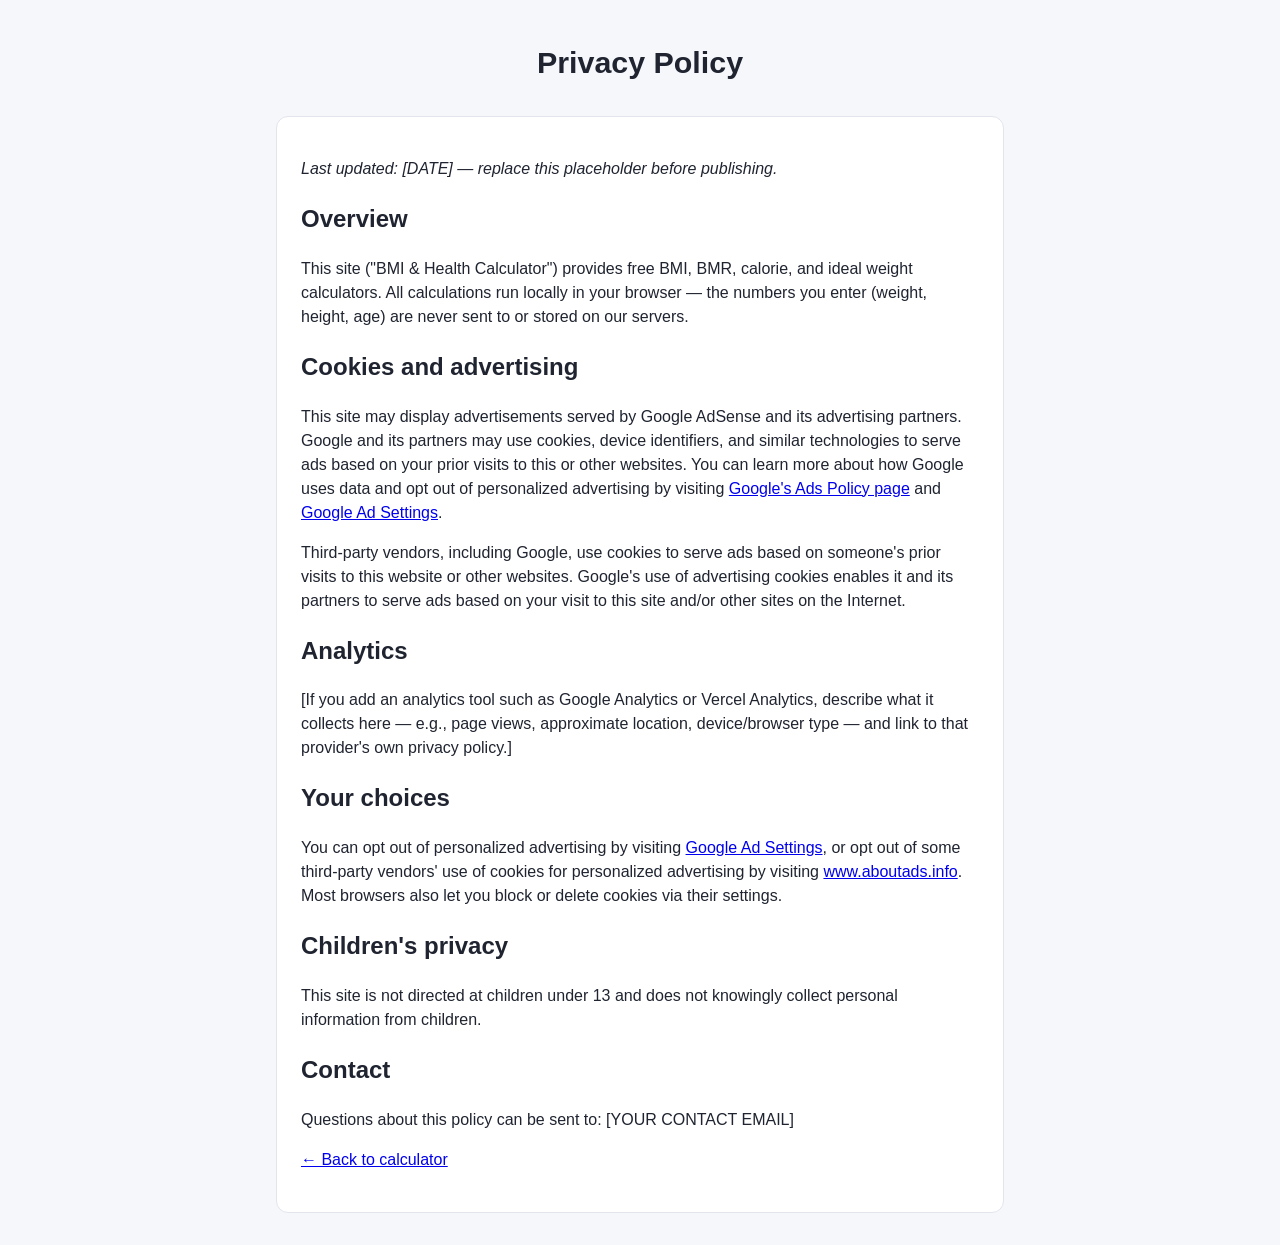
==== privacy.html @ 6ea2777f "inital commit" ====
<!DOCTYPE html>
<html lang="en">
<head>
<meta charset="UTF-8">
<meta name="viewport" content="width=device-width, initial-scale=1.0">
<title>Privacy Policy — BMI Calculator</title>
<link rel="stylesheet" href="style.css">
</head>
<body>
<header class="site-header">
  <h1>Privacy Policy</h1>
</header>

<main class="layout" style="grid-template-columns: 1fr; max-width: 760px;">
  <div class="calculator-column">
    <p><em>Last updated: [DATE] — replace this placeholder before publishing.</em></p>

    <h2>Overview</h2>
    <p>This site ("BMI &amp; Health Calculator") provides free BMI, BMR, calorie, and ideal weight calculators. All calculations run locally in your browser — the numbers you enter (weight, height, age) are never sent to or stored on our servers.</p>

    <h2>Cookies and advertising</h2>
    <p>This site may display advertisements served by Google AdSense and its advertising partners. Google and its partners may use cookies, device identifiers, and similar technologies to serve ads based on your prior visits to this or other websites. You can learn more about how Google uses data and opt out of personalized advertising by visiting <a href="https://policies.google.com/technologies/ads" target="_blank" rel="noopener">Google's Ads Policy page</a> and <a href="https://adssettings.google.com" target="_blank" rel="noopener">Google Ad Settings</a>.</p>
    <p>Third-party vendors, including Google, use cookies to serve ads based on someone's prior visits to this website or other websites. Google's use of advertising cookies enables it and its partners to serve ads based on your visit to this site and/or other sites on the Internet.</p>

    <h2>Analytics</h2>
    <p>[If you add an analytics tool such as Google Analytics or Vercel Analytics, describe what it collects here — e.g., page views, approximate location, device/browser type — and link to that provider's own privacy policy.]</p>

    <h2>Your choices</h2>
    <p>You can opt out of personalized advertising by visiting <a href="https://adssettings.google.com" target="_blank" rel="noopener">Google Ad Settings</a>, or opt out of some third-party vendors' use of cookies for personalized advertising by visiting <a href="https://www.aboutads.info/choices/" target="_blank" rel="noopener">www.aboutads.info</a>. Most browsers also let you block or delete cookies via their settings.</p>

    <h2>Children's privacy</h2>
    <p>This site is not directed at children under 13 and does not knowingly collect personal information from children.</p>

    <h2>Contact</h2>
    <p>Questions about this policy can be sent to: [YOUR CONTACT EMAIL]</p>

    <p><a href="index.html">&larr; Back to calculator</a></p>
  </div>
</main>
</body>
</html>
---- style.css ----
:root {
  --bg: #f6f7fb;
  --surface: #ffffff;
  --border: #e2e5ec;
  --text: #1f2430;
  --text-muted: #62677a;
  --primary: #3b5bfd;
  --primary-dark: #2c46d1;
  --under: #4d9de0;
  --normal: #2ecc71;
  --over: #f4b942;
  --obese: #e6543a;
  --radius: 12px;
}

* { box-sizing: border-box; }

body {
  margin: 0;
  font-family: -apple-system, BlinkMacSystemFont, "Segoe UI", Roboto, Helvetica, Arial, sans-serif;
  background: var(--bg);
  color: var(--text);
  line-height: 1.5;
}

.site-header {
  text-align: center;
  padding: 2.5rem 1rem 1.5rem;
}

.site-header h1 {
  margin: 0 0 0.4rem;
  font-size: 1.9rem;
}

.tagline {
  color: var(--text-muted);
  margin: 0;
}

/* Ad slots */
.ad-slot {
  background: repeating-linear-gradient(45deg, #eceff5, #eceff5 10px, #e4e7ef 10px, #e4e7ef 20px);
  border: 1px dashed #c3c8d6;
  border-radius: 8px;
  display: flex;
  align-items: center;
  justify-content: center;
  color: #9aa0b1;
  font-size: 0.8rem;
  text-transform: uppercase;
  letter-spacing: 0.05em;
}

.ad-slot--top, .ad-slot--bottom {
  max-width: 728px;
  height: 90px;
  margin: 0 auto 1.5rem;
}

.ad-slot--in-content {
  height: 100px;
  margin: 2rem 0;
}

.ad-slot--sidebar {
  width: 100%;
  min-height: 250px;
  position: sticky;
  top: 1.5rem;
}

.layout {
  max-width: 1080px;
  margin: 0 auto;
  padding: 0 1rem 2rem;
  display: grid;
  grid-template-columns: 1fr 300px;
  gap: 2rem;
}

@media (max-width: 800px) {
  .layout { grid-template-columns: 1fr; }
  .ad-column { order: 3; }
}

.calculator-column {
  background: var(--surface);
  border: 1px solid var(--border);
  border-radius: var(--radius);
  padding: 1.5rem;
}

.tabs {
  display: flex;
  gap: 0.5rem;
  flex-wrap: wrap;
  margin-bottom: 1rem;
}

.tab-btn {
  flex: 1 1 auto;
  padding: 0.6rem 0.8rem;
  border: 1px solid var(--border);
  background: var(--bg);
  border-radius: 8px;
  cursor: pointer;
  font-size: 0.9rem;
  color: var(--text-muted);
}

.tab-btn.active {
  background: var(--primary);
  border-color: var(--primary);
  color: #fff;
}

.unit-toggle {
  display: flex;
  gap: 1.5rem;
  margin-bottom: 1.25rem;
  font-size: 0.9rem;
  color: var(--text-muted);
}

.tab-panel { display: none; }
.tab-panel.active { display: block; }

.tab-panel h2 {
  margin-top: 0;
  font-size: 1.25rem;
}

.panel-hint {
  color: var(--text-muted);
  font-size: 0.9rem;
  margin-top: -0.5rem;
}

.calc-form {
  display: flex;
  flex-direction: column;
  gap: 0.5rem;
  max-width: 380px;
}

.field-group {
  display: flex;
  flex-direction: column;
  gap: 0.35rem;
}

.field-group.hidden { display: none; }

.calc-form label {
  font-size: 0.85rem;
  color: var(--text-muted);
  margin-top: 0.3rem;
}

.calc-form input, .calc-form select {
  padding: 0.55rem 0.7rem;
  border: 1px solid var(--border);
  border-radius: 8px;
  font-size: 1rem;
}

.radio-row {
  display: flex;
  gap: 1.25rem;
  font-size: 0.9rem;
  color: var(--text);
}

.calc-form button {
  margin-top: 1rem;
  padding: 0.7rem 1rem;
  border: none;
  border-radius: 8px;
  background: var(--primary);
  color: #fff;
  font-size: 1rem;
  cursor: pointer;
}

.calc-form button:hover { background: var(--primary-dark); }

.result-box {
  margin-top: 1.5rem;
  padding: 1.25rem;
  background: var(--bg);
  border-radius: var(--radius);
  border: 1px solid var(--border);
}

.result-value {
  font-size: 1.8rem;
  font-weight: 700;
  margin: 0 0 0.25rem;
}

.result-category {
  margin: 0;
  color: var(--text-muted);
  font-weight: 600;
}

.cal-breakdown {
  margin-top: 0.75rem;
  font-size: 0.9rem;
  color: var(--text-muted);
}

.bmi-scale {
  margin-top: 1rem;
  position: relative;
}

.bmi-scale-bar {
  display: flex;
  height: 12px;
  border-radius: 6px;
  overflow: hidden;
}

.seg { flex: 1; }
.seg.under { background: var(--under); }
.seg.normal { background: var(--normal); }
.seg.over { background: var(--over); }
.seg.obese { background: var(--obese); }

.bmi-marker {
  position: absolute;
  top: -6px;
  width: 2px;
  height: 24px;
  background: var(--text);
  transform: translateX(-1px);
}

.article {
  margin-top: 2.5rem;
  border-top: 1px solid var(--border);
  padding-top: 1.5rem;
}

.article h2 {
  font-size: 1.35rem;
}

.article h3 {
  font-size: 1.05rem;
  margin-bottom: 0.3rem;
}

.article p {
  color: var(--text);
  margin-top: 0;
}

.site-footer a {
  color: var(--primary);
}

.disclaimer {
  margin-top: 2rem;
  font-size: 0.8rem;
  color: var(--text-muted);
  border-top: 1px solid var(--border);
  padding-top: 1rem;
}

.site-footer {
  text-align: center;
  padding: 1.5rem 1rem;
  color: var(--text-muted);
  font-size: 0.85rem;
}
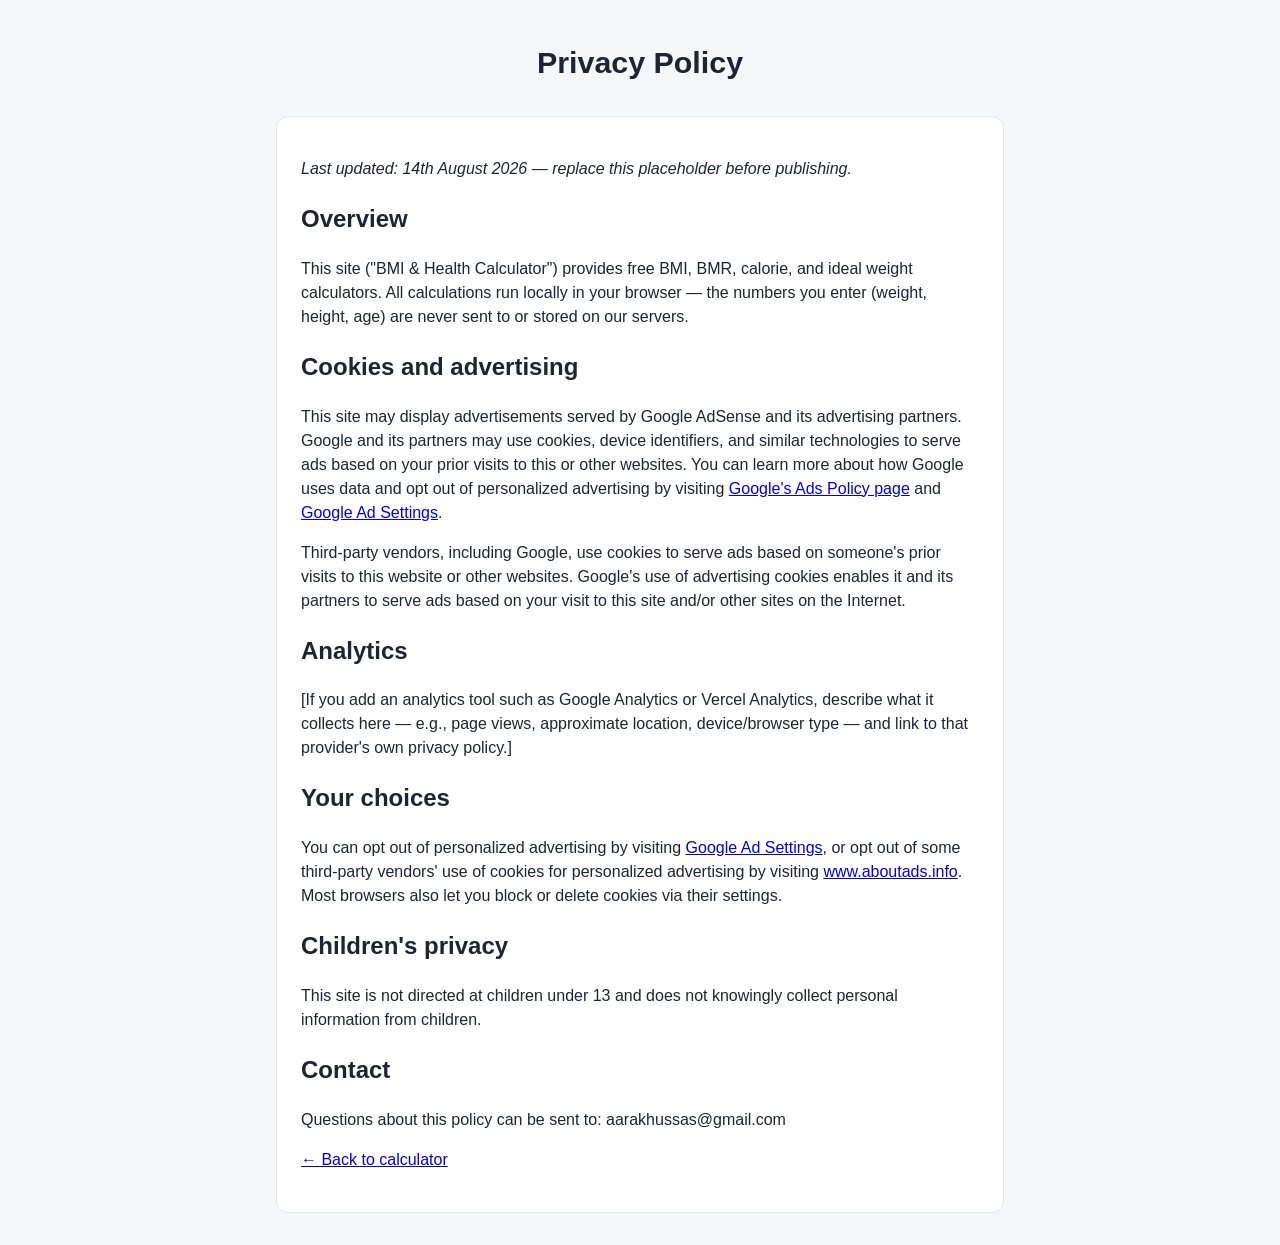
==== commit 1f747782: "privacy updated" ====
--- a/privacy.html
+++ b/privacy.html
@@ -5,6 +5,7 @@
 <meta name="viewport" content="width=device-width, initial-scale=1.0">
 <title>Privacy Policy — BMI Calculator</title>
 <link rel="stylesheet" href="style.css">
+<link rel="icon" type="image/jpeg" href="favicon.jpg">
 </head>
 <body>
 <header class="site-header">
@@ -13,7 +14,7 @@
 
 <main class="layout" style="grid-template-columns: 1fr; max-width: 760px;">
   <div class="calculator-column">
-    <p><em>Last updated: [DATE] — replace this placeholder before publishing.</em></p>
+    <p><em>Last updated: 14th August 2026 — replace this placeholder before publishing.</em></p>
 
     <h2>Overview</h2>
     <p>This site ("BMI &amp; Health Calculator") provides free BMI, BMR, calorie, and ideal weight calculators. All calculations run locally in your browser — the numbers you enter (weight, height, age) are never sent to or stored on our servers.</p>
@@ -32,7 +33,7 @@
     <p>This site is not directed at children under 13 and does not knowingly collect personal information from children.</p>
 
     <h2>Contact</h2>
-    <p>Questions about this policy can be sent to: [YOUR CONTACT EMAIL]</p>
+    <p>Questions about this policy can be sent to: aarakhussas@gmail.com</p>
 
     <p><a href="index.html">&larr; Back to calculator</a></p>
   </div>
--- a/style.css
+++ b/style.css
@@ -214,13 +214,15 @@
 .bmi-scale {
   margin-top: 1rem;
   position: relative;
+  height: fit-content;
 }
 
 .bmi-scale-bar {
   display: flex;
-  height: 12px;
+  height:fit-content;
   border-radius: 6px;
   overflow: hidden;
+
 }
 
 .seg { flex: 1; }
@@ -232,8 +234,8 @@
 .bmi-marker {
   position: absolute;
   top: -6px;
-  width: 2px;
-  height: 24px;
+  width: 5px;
+  height: fit-content;
   background: var(--text);
   transform: translateX(-1px);
 }
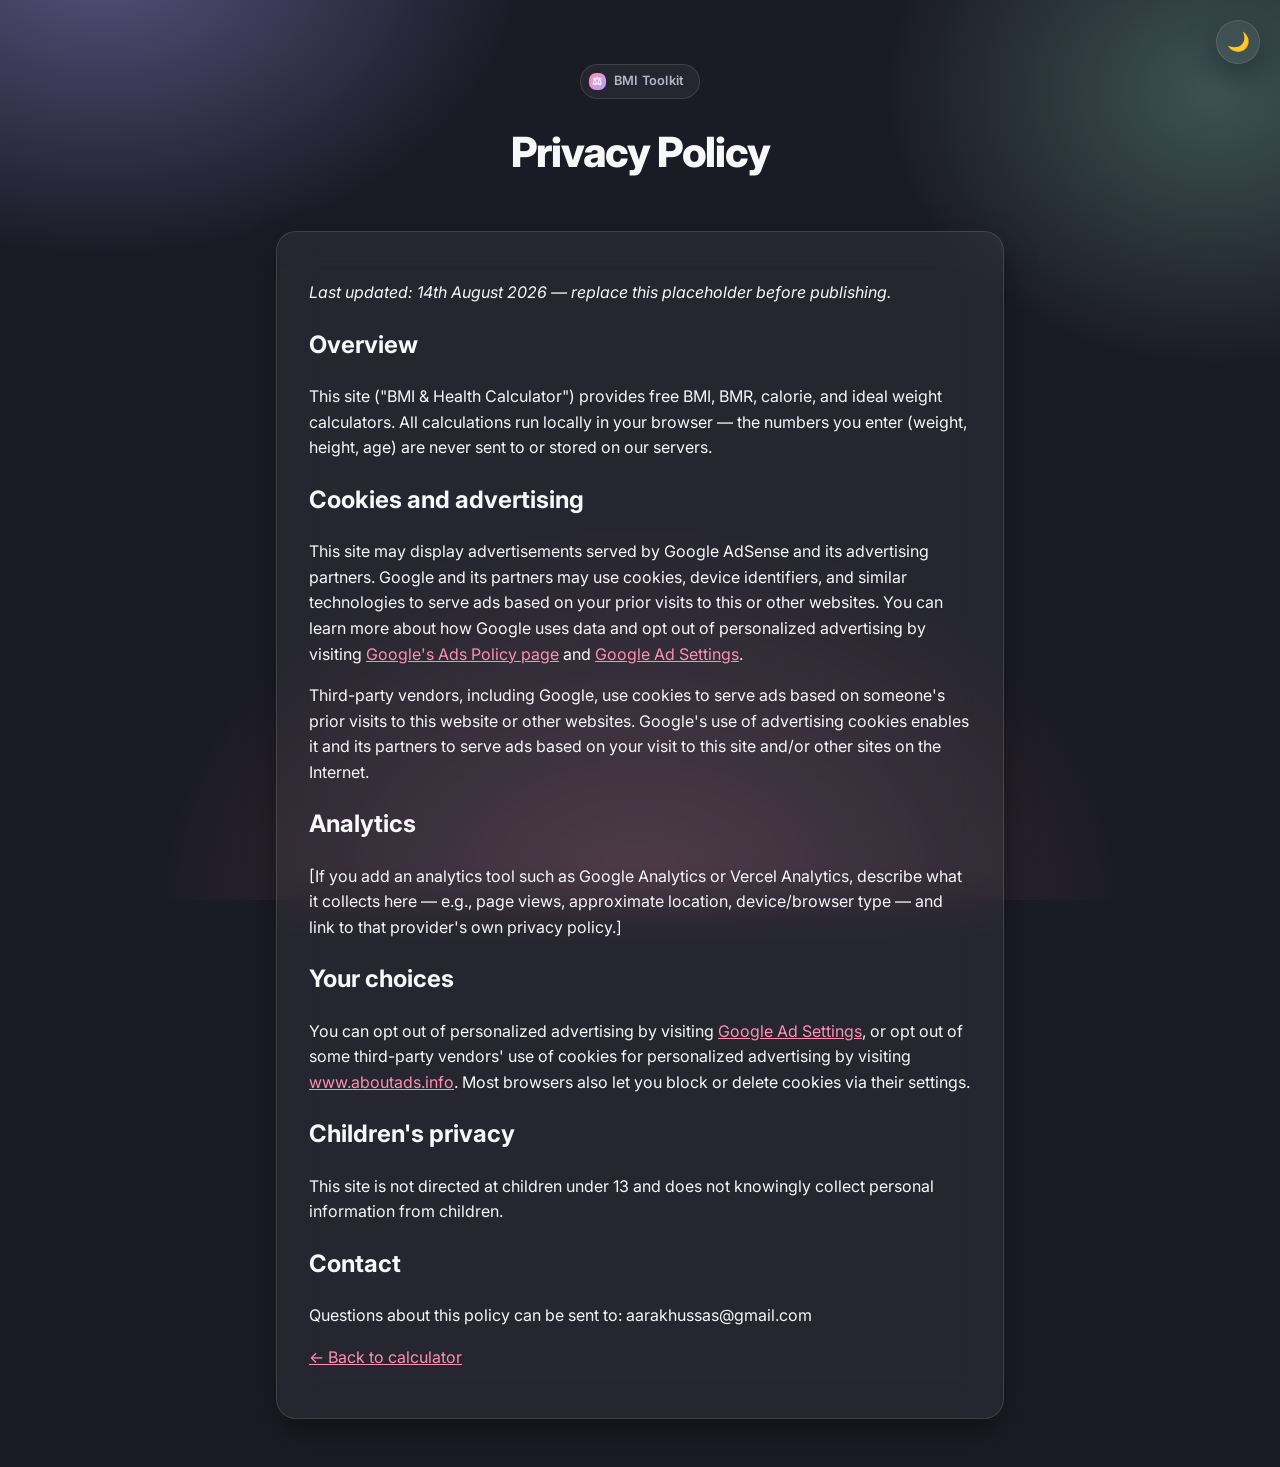
==== commit 298d0f19: "light and dark mode added ui changed" ====
--- a/privacy.html
+++ b/privacy.html
@@ -1,14 +1,28 @@
 <!DOCTYPE html>
 <html lang="en">
 <head>
+  <script async src="https://pagead2.googlesyndication.com/pagead/js/adsbygoogle.js?client=ca-pub-2175078605547521"
+    crossorigin="anonymous">
+  </script>
 <meta charset="UTF-8">
+<script>
+  if (localStorage.getItem('bmi-theme') === 'light') {
+    document.documentElement.setAttribute('data-theme', 'light');
+  }
+</script>
 <meta name="viewport" content="width=device-width, initial-scale=1.0">
 <title>Privacy Policy — BMI Calculator</title>
+<link rel="preconnect" href="https://fonts.googleapis.com">
+<link rel="preconnect" href="https://fonts.gstatic.com" crossorigin>
+<link href="https://fonts.googleapis.com/css2?family=Inter:wght@400;500;600;700;800&display=swap" rel="stylesheet">
 <link rel="stylesheet" href="style.css">
 <link rel="icon" type="image/jpeg" href="favicon.jpg">
 </head>
 <body>
+<button id="theme-toggle" class="theme-toggle" type="button" aria-label="Switch to light mode" title="Switch to light mode">🌙</button>
+
 <header class="site-header">
+  <div class="brand-chip"><span class="brand-mark">⚖</span> BMI Toolkit</div>
   <h1>Privacy Policy</h1>
 </header>
 
@@ -38,5 +52,6 @@
     <p><a href="index.html">&larr; Back to calculator</a></p>
   </div>
 </main>
+<script src="theme.js"></script>
 </body>
 </html>
--- a/style.css
+++ b/style.css
@@ -1,52 +1,127 @@
 :root {
-  --bg: #f6f7fb;
-  --surface: #ffffff;
-  --border: #e2e5ec;
-  --text: #1f2430;
-  --text-muted: #62677a;
-  --primary: #3b5bfd;
-  --primary-dark: #2c46d1;
-  --under: #4d9de0;
-  --normal: #2ecc71;
-  --over: #f4b942;
-  --obese: #e6543a;
-  --radius: 12px;
+  --bg: #1b1b26;
+  --surface: rgba(255, 255, 255, 0.05);
+  --surface-solid: #22222f;
+  --border: rgba(255, 255, 255, 0.12);
+  --border-hover: rgba(255, 255, 255, 0.2);
+  --field-bg: rgba(255, 255, 255, 0.03);
+  --text: #f8f8fb;
+  --text-muted: #b5b5c6;
+  --pink: #ff8fb4;
+  --purple: #b0a3ff;
+  --mint: #9df3d4;
+  --blue: #9ad8ff;
+  --primary-grad: linear-gradient(135deg, var(--pink), var(--purple));
+  --mint-grad: linear-gradient(135deg, var(--mint), var(--blue));
+  --under: #8ec4fb;
+  --normal: #4ade9d;
+  --over: #fcd374;
+  --obese: #ff96a8;
+  --radius: 20px;
+  --radius-sm: 12px;
+  --shadow-md: 0 12px 32px rgba(0, 0, 0, 0.35);
+  --shadow-lg: 0 20px 60px rgba(0, 0, 0, 0.45);
+  --glow-pink: 0 8px 24px rgba(255, 143, 180, 0.3);
+  --blob-1: rgba(176, 163, 255, 0.4);
+  --blob-2: rgba(157, 243, 212, 0.26);
+  --blob-3: rgba(255, 143, 180, 0.2);
+  color-scheme: dark;
+}
+
+:root[data-theme="light"] {
+  --bg: #f4f3fb;
+  --surface: rgba(30, 25, 60, 0.045);
+  --surface-solid: #ffffff;
+  --border: rgba(30, 25, 60, 0.12);
+  --border-hover: rgba(30, 25, 60, 0.25);
+  --field-bg: rgba(30, 25, 60, 0.035);
+  --text: #1c1c26;
+  --text-muted: #63637a;
+  --shadow-md: 0 12px 32px rgba(40, 30, 80, 0.1);
+  --shadow-lg: 0 20px 60px rgba(40, 30, 80, 0.14);
+  --glow-pink: 0 8px 24px rgba(255, 92, 168, 0.22);
+  --blob-1: rgba(176, 163, 255, 0.3);
+  --blob-2: rgba(157, 243, 212, 0.22);
+  --blob-3: rgba(255, 143, 180, 0.18);
+  color-scheme: light;
 }
 
 * { box-sizing: border-box; }
+
+a { color: var(--pink); }
+a:hover { color: var(--purple); }
 
 body {
   margin: 0;
-  font-family: -apple-system, BlinkMacSystemFont, "Segoe UI", Roboto, Helvetica, Arial, sans-serif;
-  background: var(--bg);
-  color: var(--text);
-  line-height: 1.5;
+  font-family: "Inter", -apple-system, BlinkMacSystemFont, "Segoe UI", Roboto, Helvetica, Arial, sans-serif;
+  background:
+    radial-gradient(700px 500px at 8% -5%, var(--blob-1), transparent 60%),
+    radial-gradient(600px 500px at 95% 10%, var(--blob-2), transparent 55%),
+    radial-gradient(800px 600px at 50% 100%, var(--blob-3), transparent 60%),
+    var(--bg);
+  background-attachment: fixed;
+  color: var(--text);
+  line-height: 1.6;
+  -webkit-font-smoothing: antialiased;
+  transition: background-color 0.3s ease, color 0.3s ease;
 }
 
 .site-header {
   text-align: center;
-  padding: 2.5rem 1rem 1.5rem;
+  padding: 4rem 1rem 2.25rem;
+}
+
+.brand-chip {
+  display: inline-flex;
+  align-items: center;
+  gap: 0.5rem;
+  background: var(--surface);
+  border: 1px solid var(--border);
+  padding: 0.4rem 0.9rem 0.4rem 0.5rem;
+  border-radius: 999px;
+  font-size: 0.8rem;
+  font-weight: 600;
+  color: var(--text-muted);
+  letter-spacing: 0.02em;
+  margin-bottom: 1.25rem;
+  backdrop-filter: blur(12px);
+}
+
+.brand-mark {
+  display: inline-flex;
+  align-items: center;
+  justify-content: center;
+  width: 1.5em;
+  height: 1.5em;
+  border-radius: 7px;
+  background: var(--primary-grad);
+  color: #fff;
+  font-size: 0.85em;
 }
 
 .site-header h1 {
-  margin: 0 0 0.4rem;
-  font-size: 1.9rem;
+  margin: 0 0 0.6rem;
+  font-size: clamp(1.9rem, 4.5vw, 2.6rem);
+  font-weight: 800;
+  letter-spacing: -0.03em;
+  color: var(--text);
 }
 
 .tagline {
   color: var(--text-muted);
   margin: 0;
+  font-size: 1.05rem;
 }
 
 /* Ad slots */
 .ad-slot {
-  background: repeating-linear-gradient(45deg, #eceff5, #eceff5 10px, #e4e7ef 10px, #e4e7ef 20px);
-  border: 1px dashed #c3c8d6;
-  border-radius: 8px;
+  background: var(--surface);
+  border: 1px dashed var(--border);
+  border-radius: var(--radius-sm);
   display: flex;
   align-items: center;
   justify-content: center;
-  color: #9aa0b1;
+  color: var(--text-muted);
   font-size: 0.8rem;
   text-transform: uppercase;
   letter-spacing: 0.05em;
@@ -73,7 +148,7 @@
 .layout {
   max-width: 1080px;
   margin: 0 auto;
-  padding: 0 1rem 2rem;
+  padding: 0 1rem 3rem;
   display: grid;
   grid-template-columns: 1fr 300px;
   gap: 2rem;
@@ -88,60 +163,90 @@
   background: var(--surface);
   border: 1px solid var(--border);
   border-radius: var(--radius);
-  padding: 1.5rem;
+  padding: 2rem;
+  box-shadow: var(--shadow-md);
+  backdrop-filter: blur(20px);
 }
 
 .tabs {
   display: flex;
-  gap: 0.5rem;
+  gap: 0.4rem;
   flex-wrap: wrap;
-  margin-bottom: 1rem;
+  margin-bottom: 1.5rem;
+  background: var(--field-bg);
+  padding: 0.35rem;
+  border-radius: 14px;
+  border: 1px solid var(--border);
 }
 
 .tab-btn {
   flex: 1 1 auto;
   padding: 0.6rem 0.8rem;
-  border: 1px solid var(--border);
-  background: var(--bg);
-  border-radius: 8px;
+  border: none;
+  background: transparent;
+  border-radius: 10px;
   cursor: pointer;
+  font-family: inherit;
   font-size: 0.9rem;
-  color: var(--text-muted);
-}
+  font-weight: 600;
+  color: var(--text-muted);
+  transition: background-color 0.2s ease, color 0.2s ease, box-shadow 0.2s ease;
+}
+
+.tab-btn:hover { color: var(--text); }
 
 .tab-btn.active {
-  background: var(--primary);
-  border-color: var(--primary);
+  background: var(--primary-grad);
   color: #fff;
+  box-shadow: var(--glow-pink);
 }
 
 .unit-toggle {
   display: flex;
   gap: 1.5rem;
-  margin-bottom: 1.25rem;
+  margin-bottom: 1.5rem;
   font-size: 0.9rem;
   color: var(--text-muted);
 }
 
-.tab-panel { display: none; }
+.unit-toggle label {
+  display: flex;
+  align-items: center;
+  gap: 0.4rem;
+  cursor: pointer;
+}
+
+.tab-panel {
+  display: none;
+  animation: fade-in 0.25s ease;
+}
 .tab-panel.active { display: block; }
+
+@keyframes fade-in {
+  from { opacity: 0; transform: translateY(4px); }
+  to { opacity: 1; transform: translateY(0); }
+}
 
 .tab-panel h2 {
   margin-top: 0;
-  font-size: 1.25rem;
+  font-size: 1.3rem;
+  font-weight: 700;
+  letter-spacing: -0.01em;
+  color: var(--text);
 }
 
 .panel-hint {
   color: var(--text-muted);
   font-size: 0.9rem;
-  margin-top: -0.5rem;
+  margin-top: -0.6rem;
+  margin-bottom: 1.25rem;
 }
 
 .calc-form {
   display: flex;
   flex-direction: column;
   gap: 0.5rem;
-  max-width: 380px;
+  max-width: 420px;
 }
 
 .field-group {
@@ -154,15 +259,38 @@
 
 .calc-form label {
   font-size: 0.85rem;
-  color: var(--text-muted);
-  margin-top: 0.3rem;
+  font-weight: 600;
+  color: var(--text-muted);
+  margin-top: 0.5rem;
 }
 
 .calc-form input, .calc-form select {
-  padding: 0.55rem 0.7rem;
-  border: 1px solid var(--border);
-  border-radius: 8px;
+  padding: 0.65rem 0.85rem;
+  border: 1.5px solid var(--border);
+  border-radius: var(--radius-sm);
   font-size: 1rem;
+  font-family: inherit;
+  color: var(--text);
+  background: var(--field-bg);
+  transition: border-color 0.15s ease, box-shadow 0.15s ease, background-color 0.3s ease;
+  accent-color: var(--pink);
+}
+
+.calc-form input::placeholder { color: var(--text-muted); }
+
+.calc-form input:hover, .calc-form select:hover {
+  border-color: var(--border-hover);
+}
+
+.calc-form input:focus, .calc-form select:focus {
+  outline: none;
+  border-color: var(--pink);
+  box-shadow: 0 0 0 3px rgba(255, 143, 180, 0.25);
+}
+
+.calc-form select option {
+  background: var(--surface-solid);
+  color: var(--text);
 }
 
 .radio-row {
@@ -172,60 +300,88 @@
   color: var(--text);
 }
 
+.radio-row label {
+  display: flex;
+  align-items: center;
+  gap: 0.4rem;
+  cursor: pointer;
+  font-weight: 400;
+  color: var(--text);
+}
+
 .calc-form button {
-  margin-top: 1rem;
-  padding: 0.7rem 1rem;
+  margin-top: 1.25rem;
+  padding: 0.85rem 1rem;
   border: none;
-  border-radius: 8px;
-  background: var(--primary);
+  border-radius: 999px;
+  background: var(--primary-grad);
   color: #fff;
   font-size: 1rem;
+  font-weight: 700;
+  font-family: inherit;
   cursor: pointer;
-}
-
-.calc-form button:hover { background: var(--primary-dark); }
+  box-shadow: var(--glow-pink);
+  transition: transform 0.15s ease, box-shadow 0.15s ease;
+}
+
+.calc-form button:hover {
+  transform: translateY(-1px);
+  box-shadow: 0 10px 28px rgba(255, 143, 180, 0.4);
+}
+
+.calc-form button:active {
+  transform: translateY(0);
+}
 
 .result-box {
-  margin-top: 1.5rem;
-  padding: 1.25rem;
-  background: var(--bg);
+  margin-top: 1.75rem;
+  padding: 1.5rem;
+  background: var(--mint-grad);
   border-radius: var(--radius);
-  border: 1px solid var(--border);
+  border: 1px solid rgba(255, 255, 255, 0.15);
+  box-shadow: 0 12px 32px rgba(157, 243, 212, 0.25);
+  animation: fade-in 0.3s ease;
+  color: #0a0a12;
 }
 
 .result-value {
-  font-size: 1.8rem;
-  font-weight: 700;
+  font-size: 2rem;
+  font-weight: 800;
+  letter-spacing: -0.02em;
   margin: 0 0 0.25rem;
+  color: #0a0a12;
 }
 
 .result-category {
   margin: 0;
-  color: var(--text-muted);
-  font-weight: 600;
+  color: rgba(10, 10, 18, 0.7);
+  font-weight: 700;
 }
 
 .cal-breakdown {
-  margin-top: 0.75rem;
+  margin-top: 0.9rem;
+  padding-top: 0.9rem;
+  border-top: 1px solid rgba(10, 10, 18, 0.15);
   font-size: 0.9rem;
-  color: var(--text-muted);
+  color: rgba(10, 10, 18, 0.75);
+  line-height: 1.8;
 }
 
 .bmi-scale {
-  margin-top: 1rem;
+  margin-top: 1.25rem;
   position: relative;
   height: fit-content;
 }
 
 .bmi-scale-bar {
   display: flex;
-  height:fit-content;
-  border-radius: 6px;
+  height: 10px;
+  border-radius: 999px;
   overflow: hidden;
-
-}
-
-.seg { flex: 1; }
+  box-shadow: inset 0 0 0 1px rgba(10, 10, 18, 0.1);
+}
+
+.seg { flex: 1; font-size: 0; }
 .seg.under { background: var(--under); }
 .seg.normal { background: var(--normal); }
 .seg.over { background: var(--over); }
@@ -233,48 +389,104 @@
 
 .bmi-marker {
   position: absolute;
-  top: -6px;
-  width: 5px;
-  height: fit-content;
-  background: var(--text);
+  top: -5px;
+  width: 3px;
+  height: 20px;
+  border-radius: 2px;
+  background: #0a0a12;
+  box-shadow: 0 0 0 3px #fff, 0 2px 6px rgba(0, 0, 0, 0.3);
   transform: translateX(-1px);
+  transition: left 0.3s ease;
 }
 
 .article {
-  margin-top: 2.5rem;
+  margin-top: 3rem;
   border-top: 1px solid var(--border);
-  padding-top: 1.5rem;
+  padding-top: 2rem;
 }
 
 .article h2 {
-  font-size: 1.35rem;
+  font-size: 1.4rem;
+  font-weight: 700;
+  letter-spacing: -0.01em;
+  color: var(--text);
 }
 
 .article h3 {
   font-size: 1.05rem;
-  margin-bottom: 0.3rem;
+  font-weight: 700;
+  margin-bottom: 0.4rem;
+  margin-top: 1.75rem;
+  padding-left: 0.75rem;
+  border-left: 3px solid var(--pink);
+  color: var(--text);
 }
 
 .article p {
-  color: var(--text);
+  color: var(--text-muted);
   margin-top: 0;
 }
 
+.article strong { color: var(--text); }
+
 .site-footer a {
-  color: var(--primary);
-}
+  color: var(--pink);
+  font-weight: 600;
+  text-decoration: none;
+}
+
+.site-footer a:hover { text-decoration: underline; }
 
 .disclaimer {
-  margin-top: 2rem;
+  margin-top: 2.5rem;
   font-size: 0.8rem;
   color: var(--text-muted);
   border-top: 1px solid var(--border);
-  padding-top: 1rem;
+  padding-top: 1.25rem;
 }
 
 .site-footer {
   text-align: center;
-  padding: 1.5rem 1rem;
+  padding: 2rem 1rem;
   color: var(--text-muted);
   font-size: 0.85rem;
 }
+
+.theme-toggle {
+  position: fixed;
+  top: 1.25rem;
+  right: 1.25rem;
+  z-index: 50;
+  width: 44px;
+  height: 44px;
+  border-radius: 50%;
+  border: 1px solid var(--border);
+  background: var(--surface);
+  backdrop-filter: blur(12px);
+  color: var(--text);
+  font-size: 1.15rem;
+  line-height: 1;
+  display: flex;
+  align-items: center;
+  justify-content: center;
+  cursor: pointer;
+  box-shadow: var(--shadow-md);
+  transition: transform 0.15s ease, border-color 0.2s ease, background-color 0.3s ease;
+}
+
+.theme-toggle:hover {
+  transform: translateY(-2px) scale(1.05);
+  border-color: var(--pink);
+}
+
+.theme-toggle:active { transform: translateY(0) scale(0.97); }
+
+@media (max-width: 480px) {
+  .theme-toggle {
+    top: 0.75rem;
+    right: 0.75rem;
+    width: 38px;
+    height: 38px;
+    font-size: 1rem;
+  }
+}
